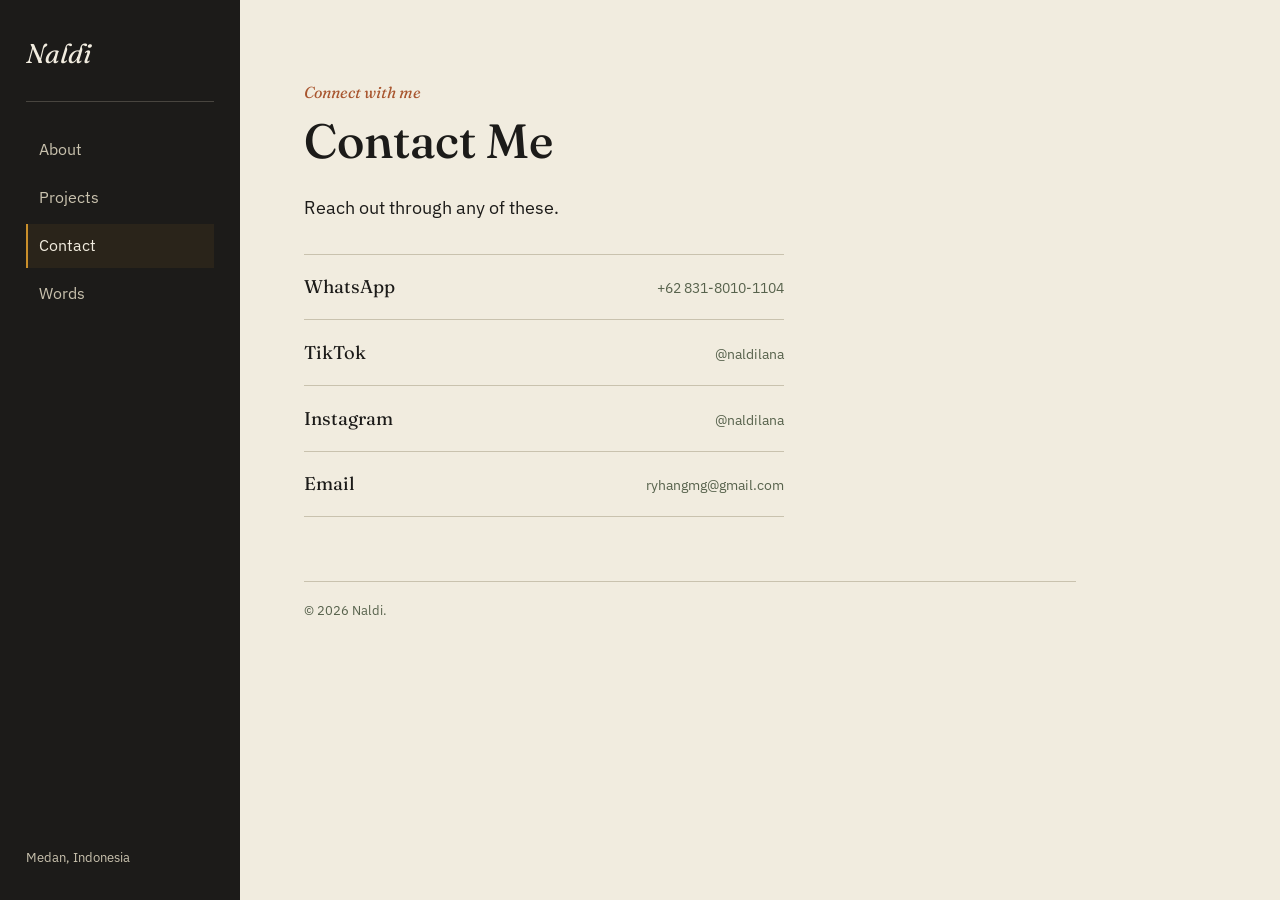
==== contact.html @ 8d0a9831 "Add files via upload" ====
<!DOCTYPE html>
<html lang="en">
<head>
<meta charset="UTF-8">
<meta name="viewport" content="width=device-width, initial-scale=1.0">
<title>Contact me please!</title>
<link rel="preconnect" href="https://fonts.googleapis.com">
<link rel="preconnect" href="https://fonts.gstatic.com" crossorigin>
<link href="https://fonts.googleapis.com/css2?family=Fraunces:ital,wght@0,500;1,500&family=IBM+Plex+Sans:wght@400;500&display=swap" rel="stylesheet">
<link rel="stylesheet" href="style.css">
</head>
<body>
<a href="#main" class="skip-link">Skip to content</a>

<div class="app">
  <aside class="sidebar">
    <div>
      <div style="display:flex;align-items:center;justify-content:space-between;">
        <a href="index.html" class="brand"><span class="name">Naldi</span></a>
        <button class="menu-toggle" id="menuToggle">Menu</button>
      </div>
      <div class="divider"></div>
      <nav class="primary-nav" id="primaryNav" aria-label="Primary">
        <ul>
          <li><a href="index.html">About</a></li>
          <li><a href="projects.html">Projects</a></li>
          <li><a href="contact.html" aria-current="page">Contact</a></li>
          <li><a href="words.html">Words</a></li>
        </ul>
      </nav>
    </div>
    <div class="sidebar-foot">
      <span>Medan, Indonesia</span>
    </div>
  </aside>

  <main class="content" id="main">
    <section class="page">
      <p class="eyebrow">Connect with me</p>
      <h1 class="page-title">Contact Me</h1>
      <p class="lede">Reach out through any of these.</p>

      <div class="contact-links">

        <a href="https://wa.me/6283180101104" target="_blank" rel="noopener" class="contact-link">
          <span class="contact-label">WhatsApp</span>
          <span class="contact-value">+62 831-8010-1104</span>
        </a>

        <a href="tiktok.com/@naldilana" target="_blank" rel="noopener" class="contact-link">
          <span class="contact-label">TikTok</span>
          <span class="contact-value">@naldilana</span>
        </a>

        <a href="https://www.instagram.com/naldilana_?igsi=dTQ2Ym9sdnY1NnFv" target="_blank" rel="noopener" class="contact-link">
          <span class="contact-label">Instagram</span>
          <span class="contact-value">@naldilana</span>
        </a>

        <a href="mailto:ryhangmg@gmail.com" class="contact-link">
          <span class="contact-label">Email</span>
          <span class="contact-value">ryhangmg@gmail.com</span>
        </a>

      </div>
    </section>

    <footer class="page-foot">&copy; 2026 Naldi.</footer>
  </main>
</div>

<script src="script.js"></script>
</body>
</html>
---- style.css ----
/* =========================================================
   COLORS — change these and the whole site updates
   ========================================================= */
:root{
  --ink:#1c1b19;      /* dark text / sidebar background */
  --bone:#f1ecdf;     /* page background (cream) */
  --olive:#57624c;    /* small labels */
  --rust:#a8552e;     /* accent color (buttons, quotes) */
  --gold:#c98f2b;     /* highlight / active menu item */
  --mist:#c9c2ae;     /* thin lines / borders */
  --sidebar-w:240px;
}

*, *::before, *::after{ box-sizing:border-box; }

body{
  margin:0;
  background:var(--bone);
  color:var(--ink);
  font-family:'IBM Plex Sans', sans-serif;
  line-height:1.6;
}

a{ color:inherit; }
h1, h2, h3{ font-family:'Fraunces', serif; font-weight:500; margin:0; }

.skip-link{
  position:absolute; left:-999px; top:0;
  background:var(--gold); color:var(--ink); padding:.6em 1em; z-index:200;
}
.skip-link:focus{ left:1em; top:1em; }

/* =========================================================
   LAYOUT — sidebar on the left, page content on the right
   ========================================================= */
.app{
  display:flex;
  min-height:100vh;
}

.sidebar{
  width:var(--sidebar-w);
  flex-shrink:0;
  background:var(--ink);
  color:var(--mist);
  display:flex;
  flex-direction:column;
  justify-content:space-between;
  position:sticky;
  top:0;
  height:100vh;
  padding:2rem 1.6rem;
}

.brand{ text-decoration:none; display:block; }
.brand .name{
  font-family:'Fraunces', serif;
  font-style:italic;
  font-size:1.7rem;
  color:var(--bone);
}

.divider{ height:1px; background:rgba(201,194,174,.25); margin:1.6rem 0; }

.menu-toggle{ display:none; }

nav.primary-nav ul{
  list-style:none; margin:0; padding:0;
  display:flex; flex-direction:column; gap:.2rem;
}
nav.primary-nav a{
  display:block;
  text-decoration:none;
  padding:.6rem .7rem;
  border-left:2px solid transparent;
  color:var(--mist);
}
nav.primary-nav a:hover{ color:var(--bone); }
nav.primary-nav a[aria-current="page"]{
  color:var(--bone);
  border-left-color:var(--gold);
  background:rgba(201,143,43,.08);
}

.sidebar-foot{ font-size:.8rem; }
.sidebar-foot .socials{ display:flex; gap:.8rem; margin-top:.6rem; }
.sidebar-foot a{ text-decoration:none; color:var(--mist); }
.sidebar-foot a:hover{ color:var(--gold); }

.content{
  flex:1;
  min-width:0;
  padding:4rem clamp(1.4rem, 5vw, 4.5rem);
  max-width:900px;
}

.eyebrow{
  color:var(--rust);
  font-style:italic;
  font-family:'Fraunces', serif;
  margin-bottom:.6rem;
}

.page-title{
  font-size:clamp(2.1rem, 5vw, 3rem);
  line-height:1.1;
  margin-bottom:1.6rem;
}

.lede{ font-size:1.1rem; max-width:56ch; color:var(--ink); }
.body-copy{ max-width:60ch; }
.body-copy p{ margin:1.1em 0; }

.page-foot{
  margin-top:4rem;
  padding-top:1.2rem;
  border-top:1px solid var(--mist);
  font-size:.8rem;
  color:var(--olive);
}

/* =========================================================
   ABOUT PAGE — round photo + text side by side
   ========================================================= */
.profile{
  display:flex;
  align-items:center;
  gap:2.5rem;
  flex-wrap:wrap;
}

.profile-photo{
  width:200px;
  height:200px;
  border-radius:50%;   /* this is what makes it a circle */
  object-fit:cover;    /* crops the photo instead of stretching it */
  flex-shrink:0;
  background:var(--mist); /* shows while the photo is loading */
}

.profile-text{
  flex:1;
  min-width:260px;
  max-width:60ch;
}

/* =========================================================
   PROJECTS PAGE — 4 video cards, 1:1 square
   ========================================================= */
.project-grid{
  display:grid;
  grid-template-columns:1fr 1fr;
  gap:2.2rem;
  margin-top:2rem;
}

.project-card{ display:block; }

/* The square frame. Always 1:1, no matter the video's own shape. */
.video-wrap{
  position:relative;
  aspect-ratio:1/1;
  background:#000;      /* letterbox bars behind the video */
  cursor:pointer;
  overflow:hidden;
}

/* object-fit:contain keeps the video's real proportions —
   it will NOT stretch to fill the square. */
.video-wrap video{
  width:100%;
  height:100%;
  object-fit:contain;
  display:block;
}

.play-hint{
  position:absolute;
  left:0; right:0; bottom:0;
  padding:.6rem .8rem;
  font-size:.82rem;
  color:#fff;
  background:linear-gradient(transparent, rgba(0,0,0,.65));
  pointer-events:none;
}
.video-wrap.playing .play-hint{ display:none; }

.project-title{ margin-top:.9rem; font-size:1.1rem; }
.project-desc{ margin:.3rem 0 0; font-size:.92rem; color:var(--olive); }

/* =========================================================
   CONTACT PAGE — simple list of links
   ========================================================= */
.contact-links{
  margin-top:2rem;
  max-width:480px;
}

.contact-link{
  display:flex;
  justify-content:space-between;
  align-items:baseline;
  text-decoration:none;
  padding:1.1rem 0;
  border-bottom:1px solid var(--mist);
}
.contact-link:first-child{ border-top:1px solid var(--mist); }

.contact-label{
  font-family:'Fraunces', serif;
  font-size:1.15rem;
}
.contact-value{
  font-size:.9rem;
  color:var(--olive);
}
.contact-link:hover .contact-label{ color:var(--rust); }

/* =========================================================
   WORDS PAGE — pull quote + call-to-action buttons
   ========================================================= */
.pull{
  font-family:'Fraunces', serif;
  font-style:italic;
  font-size:clamp(1.4rem, 3vw, 1.9rem);
  line-height:1.35;
  max-width:26ch;
  margin:2rem 0;
  padding-left:1.1rem;
  border-left:3px solid var(--rust);
}

.cta-row{ margin-top:2rem; display:flex; gap:1rem; flex-wrap:wrap; }

.btn{
  display:inline-block;
  background:var(--ink);
  color:var(--bone);
  text-decoration:none;
  padding:.8rem 1.4rem;
  border:1px solid var(--ink);
}
.btn:hover{ background:var(--rust); border-color:var(--rust); }
.btn.ghost{ background:transparent; color:var(--ink); }
.btn.ghost:hover{ background:var(--ink); color:var(--bone); }

/* =========================================================
   MOBILE — sidebar becomes a top bar with a menu button
   ========================================================= */
@media (max-width:780px){
  .app{ flex-direction:column; }

  .sidebar{
    position:sticky; top:0; height:auto; width:100%;
    flex-direction:row; align-items:center; justify-content:space-between;
    padding:1rem 1.3rem;
    z-index:100;
  }
  .divider, .sidebar-foot{ display:none; }

  .menu-toggle{
    display:inline-block;
    background:transparent;
    color:var(--bone);
    border:1px solid rgba(241,236,223,.4);
    padding:.5rem .8rem;
    cursor:pointer;
    font-family:'IBM Plex Sans', sans-serif;
  }

  nav.primary-nav{
    position:fixed; top:0; right:0;
    width:min(78vw, 300px); height:100vh;
    background:var(--ink);
    padding:5rem 1.5rem 2rem;
    transform:translateX(100%);
    transition:transform .25s ease;
  }
  nav.primary-nav.open{ transform:translateX(0); }

  .content{ padding:2.4rem 1.3rem 3rem; }

  .project-grid{ grid-template-columns:1fr; }

  .profile{ flex-direction:column; text-align:center; gap:1.4rem; }
}
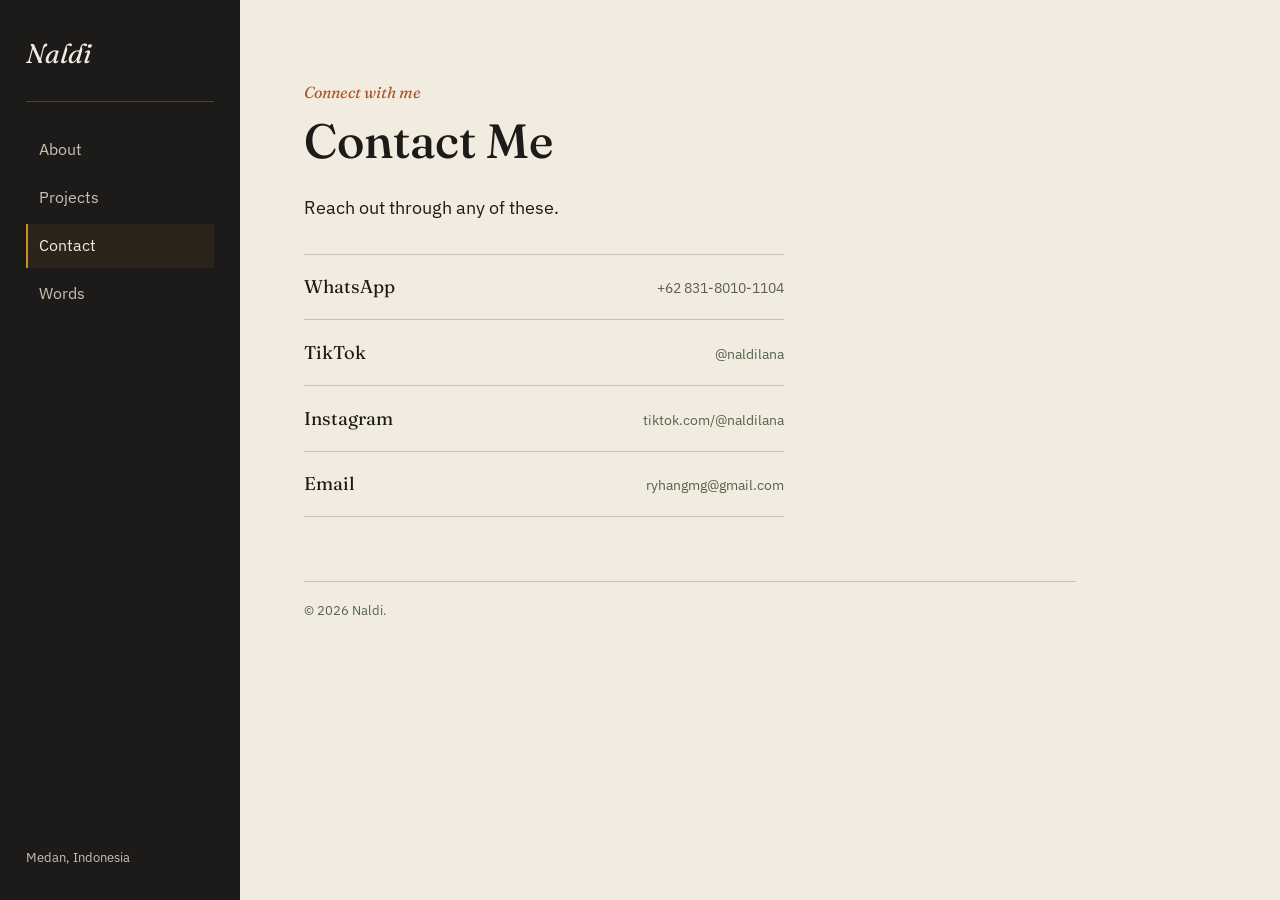
==== commit 76c9f912: "Update contact.html" ====
--- a/contact.html
+++ b/contact.html
@@ -54,7 +54,7 @@
 
         <a href="https://www.instagram.com/naldilana_?igsi=dTQ2Ym9sdnY1NnFv" target="_blank" rel="noopener" class="contact-link">
           <span class="contact-label">Instagram</span>
-          <span class="contact-value">@naldilana</span>
+          <span class="contact-value">tiktok.com/@naldilana</span>
         </a>
 
         <a href="mailto:ryhangmg@gmail.com" class="contact-link">
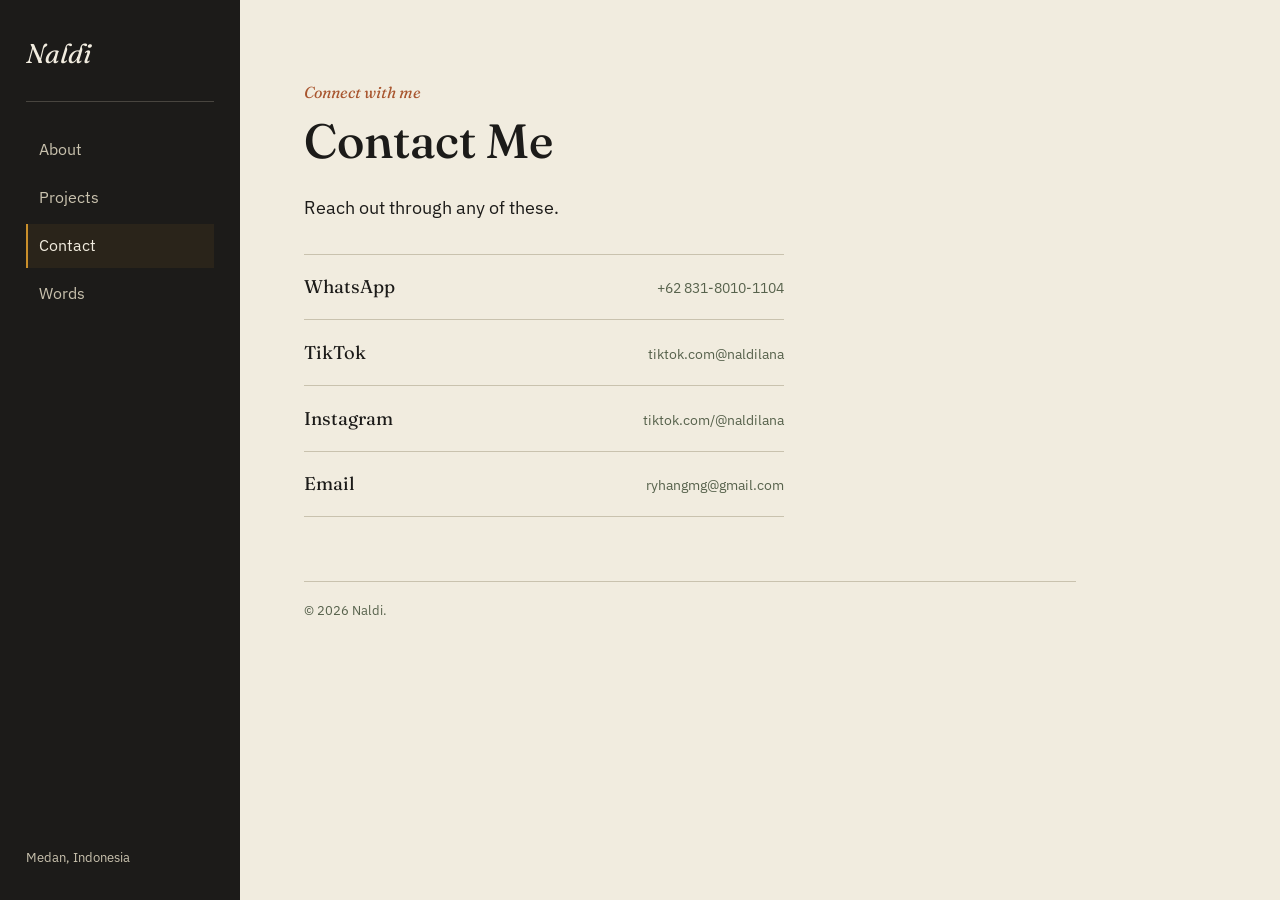
==== commit 4c34ec87: "Update contact.html" ====
--- a/contact.html
+++ b/contact.html
@@ -49,7 +49,7 @@
 
         <a href="tiktok.com/@naldilana" target="_blank" rel="noopener" class="contact-link">
           <span class="contact-label">TikTok</span>
-          <span class="contact-value">@naldilana</span>
+          <span class="contact-value">tiktok.com@naldilana</span>
         </a>
 
         <a href="https://www.instagram.com/naldilana_?igsi=dTQ2Ym9sdnY1NnFv" target="_blank" rel="noopener" class="contact-link">
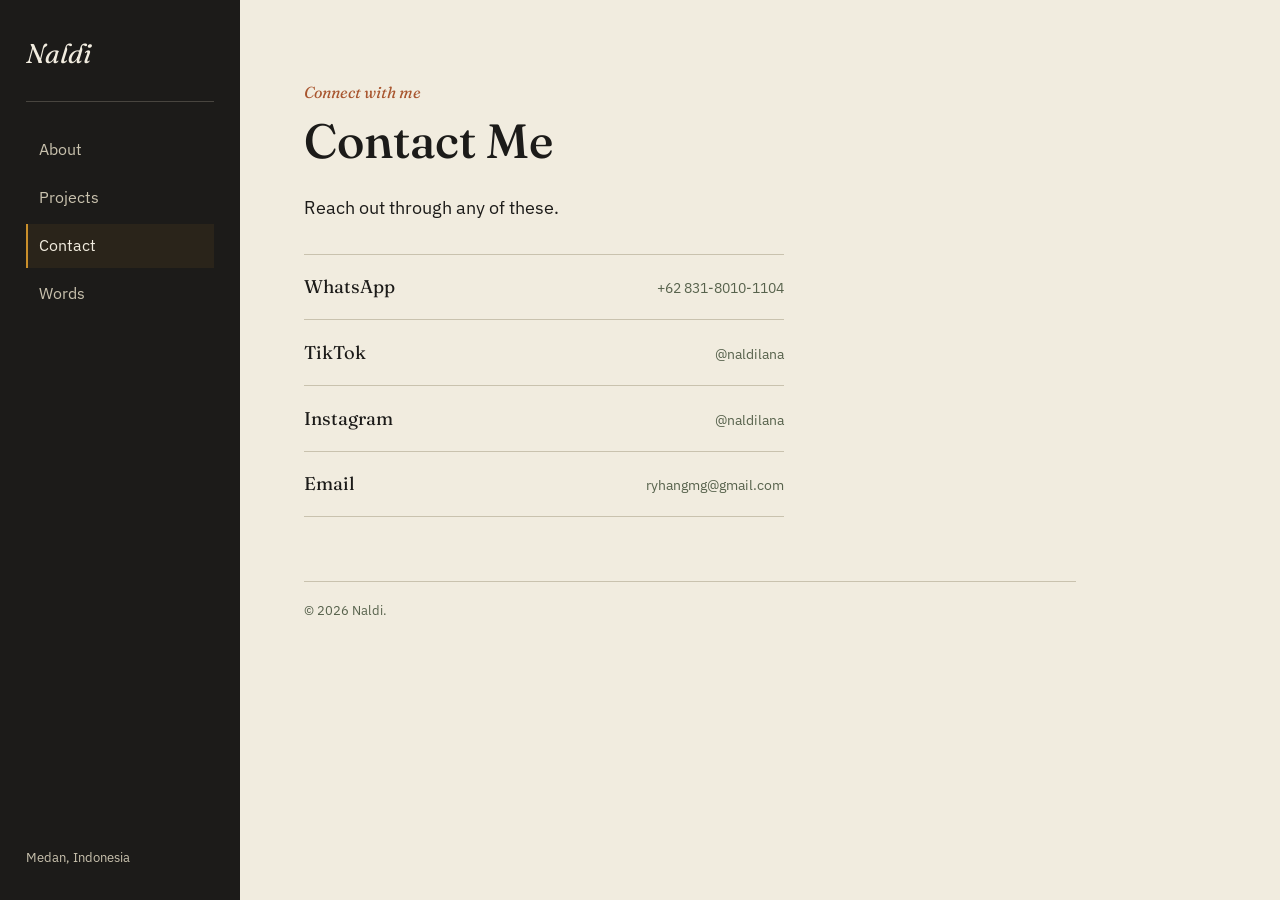
==== commit 47fb02db: "Update contact.html" ====
--- a/contact.html
+++ b/contact.html
@@ -47,14 +47,14 @@
           <span class="contact-value">+62 831-8010-1104</span>
         </a>
 
-        <a href="tiktok.com/@naldilana" target="_blank" rel="noopener" class="contact-link">
+        <a href="https://www.tiktok.com/@naldilana?_r=1&_t=ZS-99TMETTqWEX" target="_blank" rel="noopener" class="contact-link">
           <span class="contact-label">TikTok</span>
-          <span class="contact-value">tiktok.com@naldilana</span>
+          <span class="contact-value">@naldilana</span>
         </a>
 
         <a href="https://www.instagram.com/naldilana_?igsi=dTQ2Ym9sdnY1NnFv" target="_blank" rel="noopener" class="contact-link">
           <span class="contact-label">Instagram</span>
-          <span class="contact-value">tiktok.com/@naldilana</span>
+          <span class="contact-value">@naldilana</span>
         </a>
 
         <a href="mailto:ryhangmg@gmail.com" class="contact-link">
